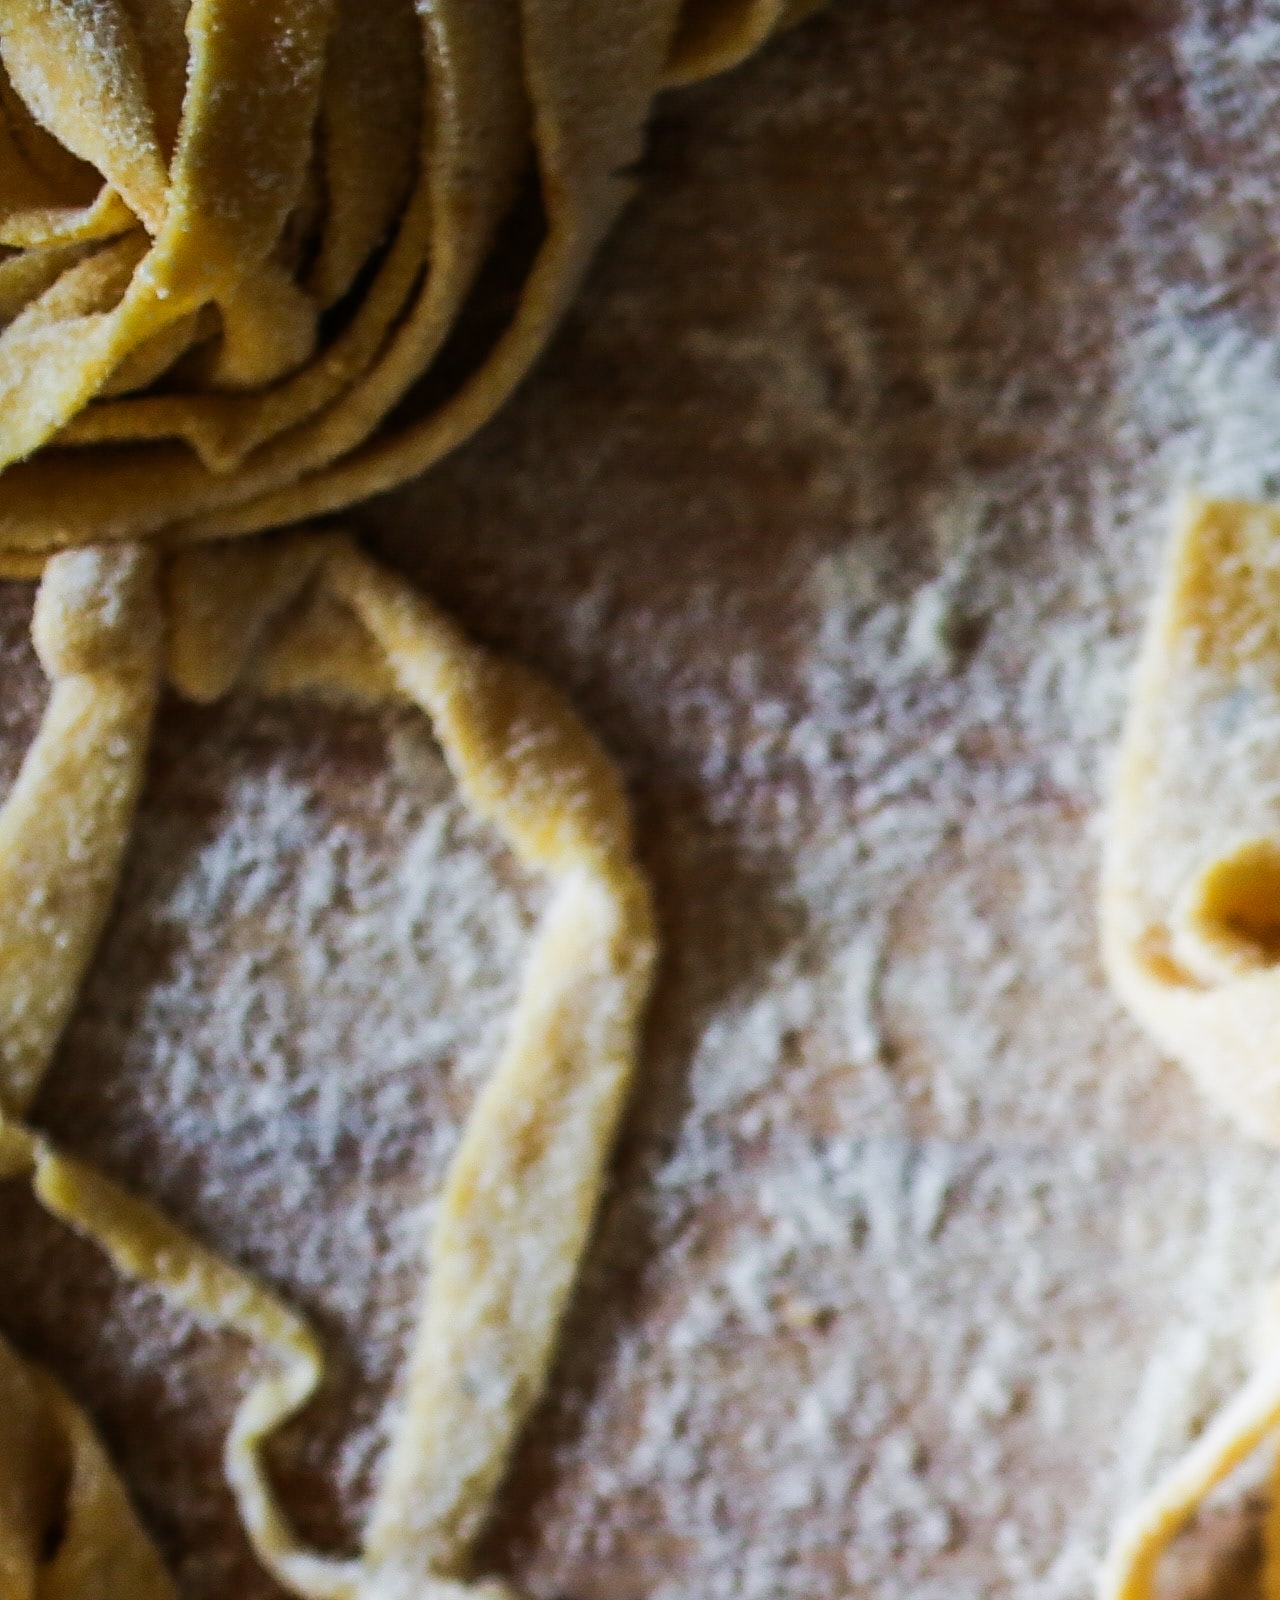
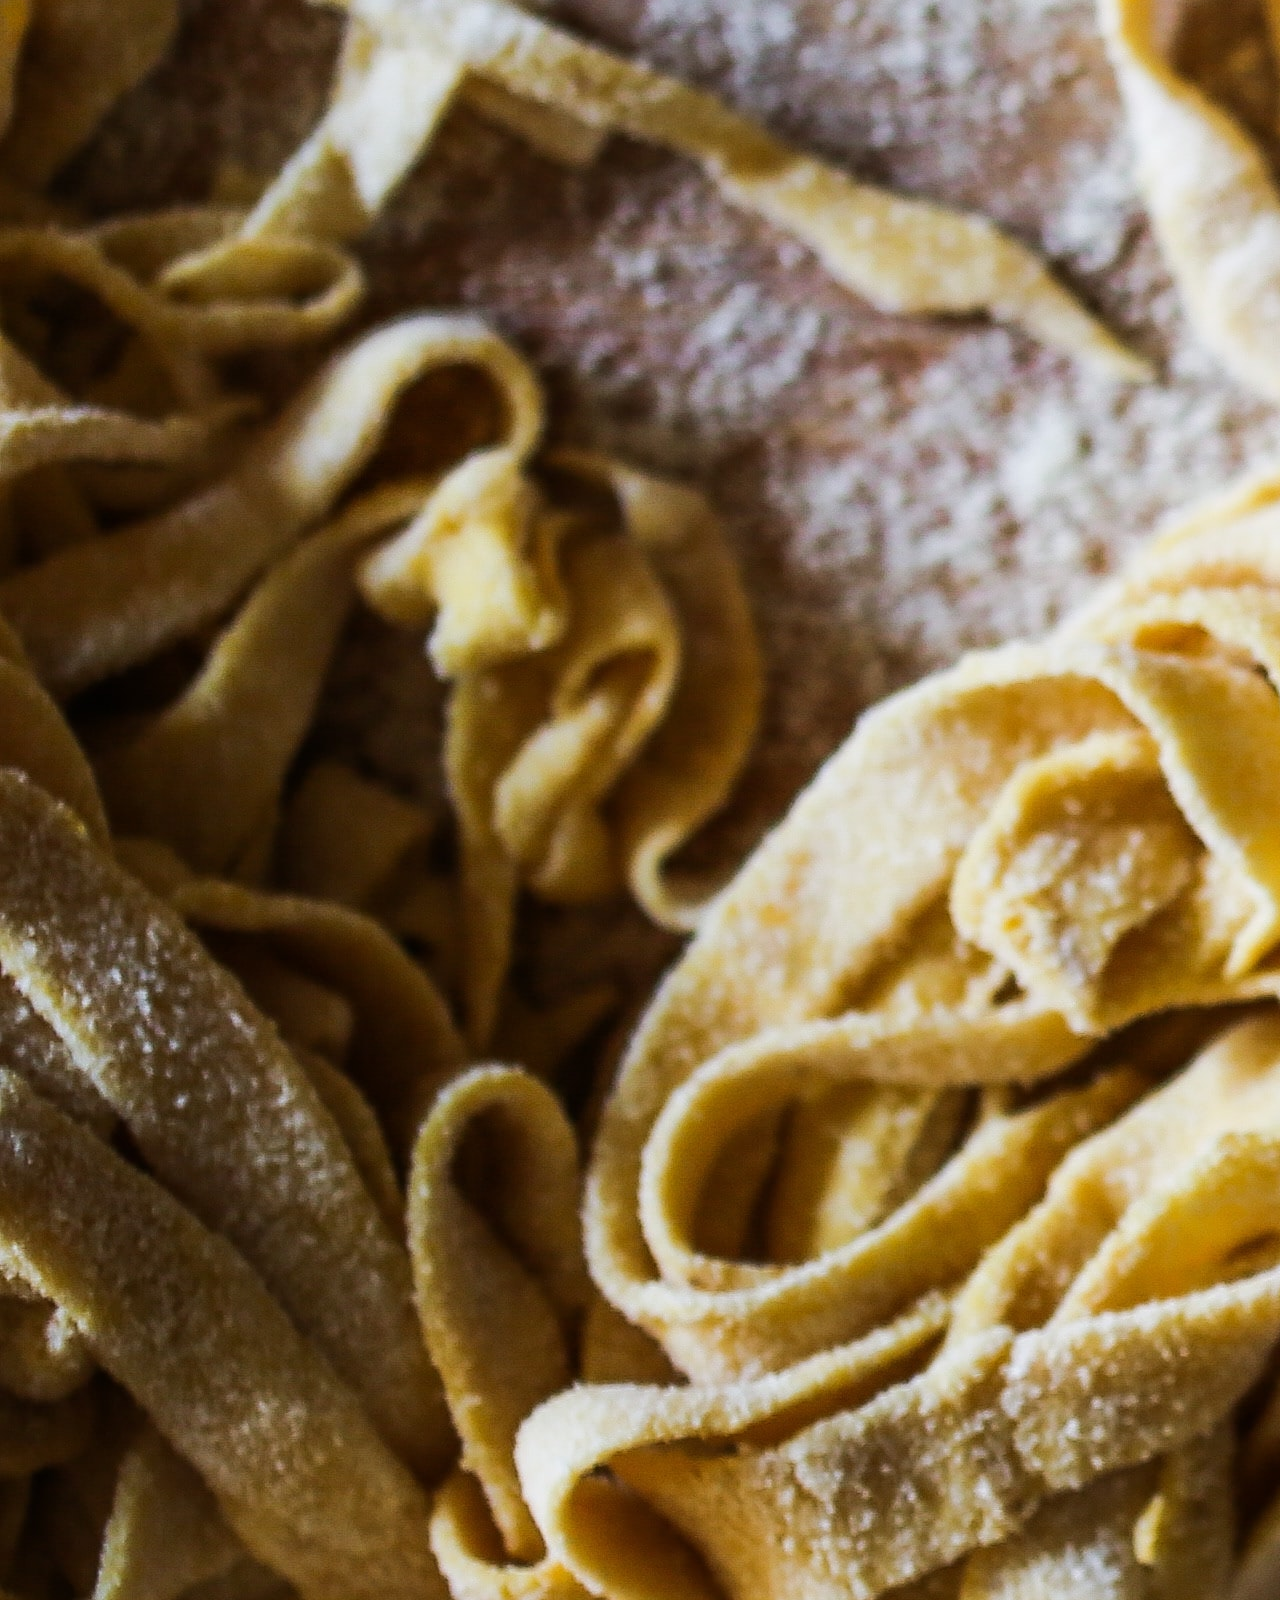
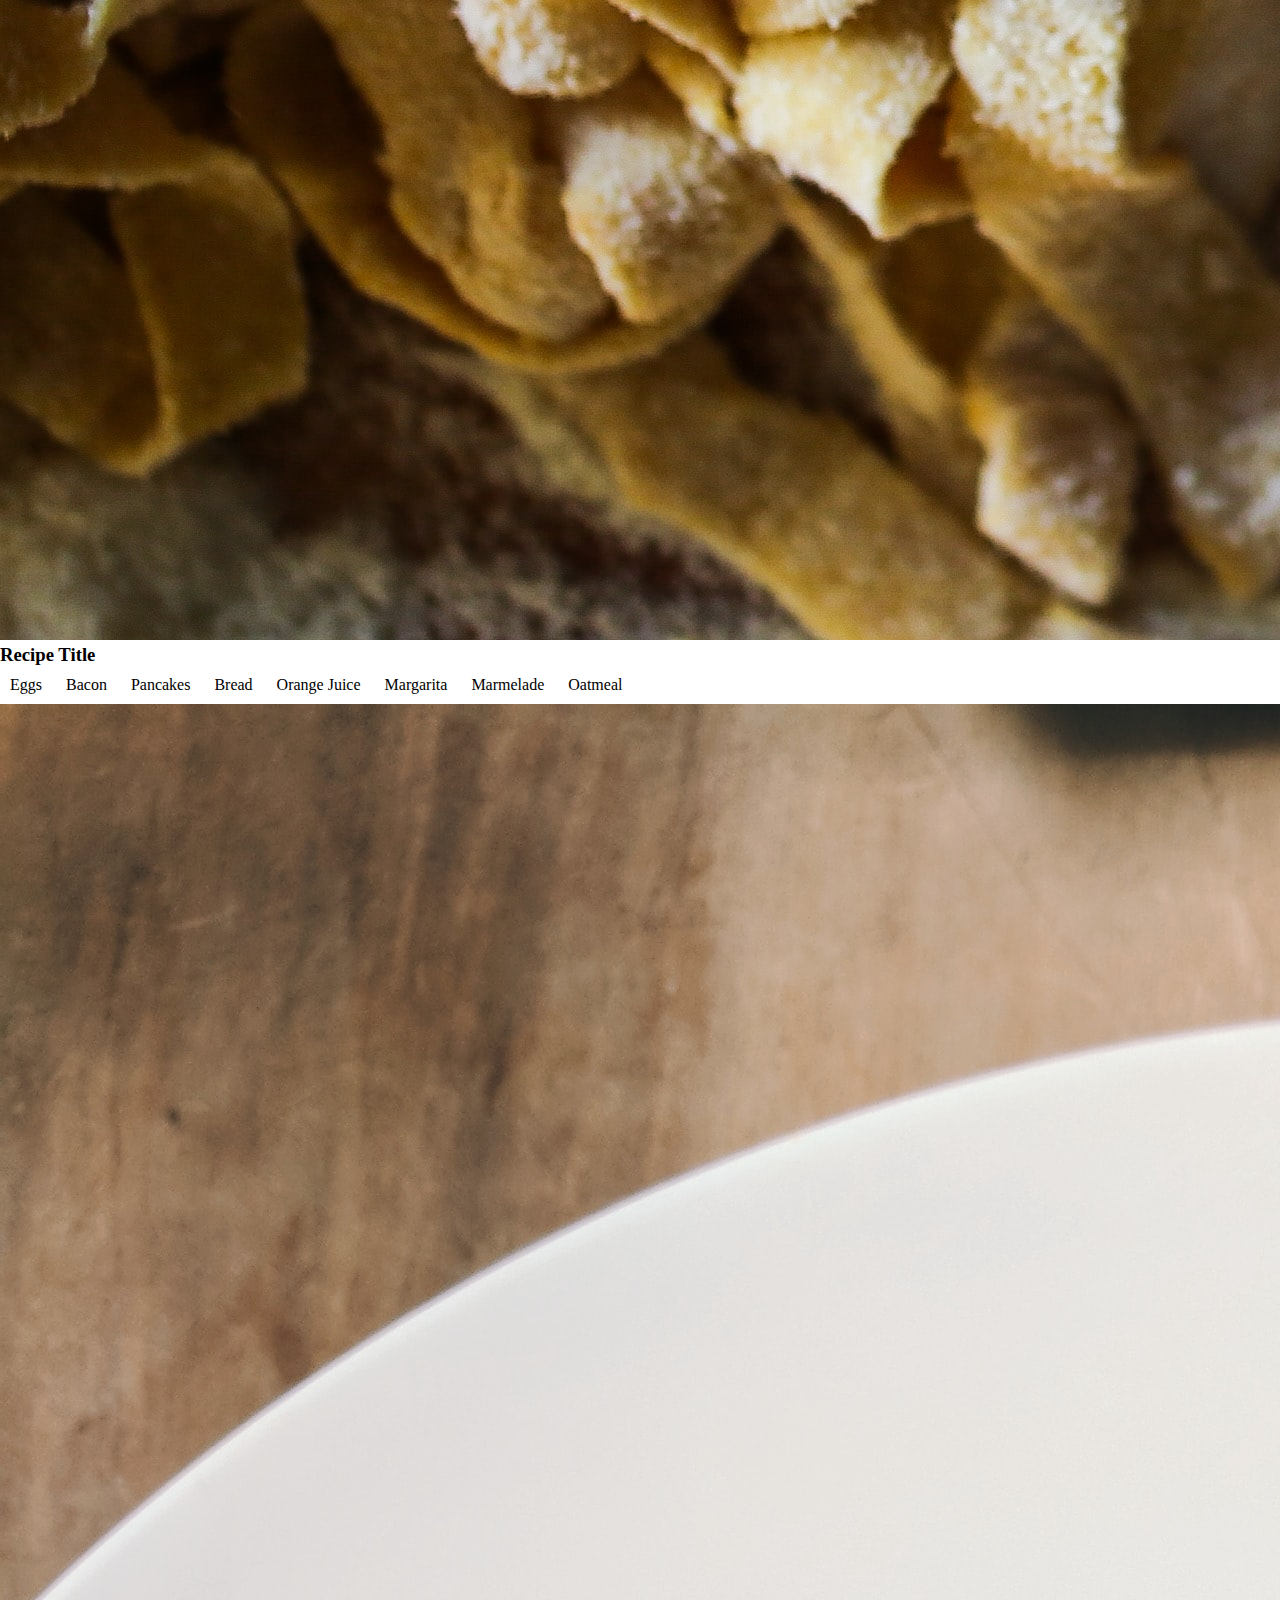
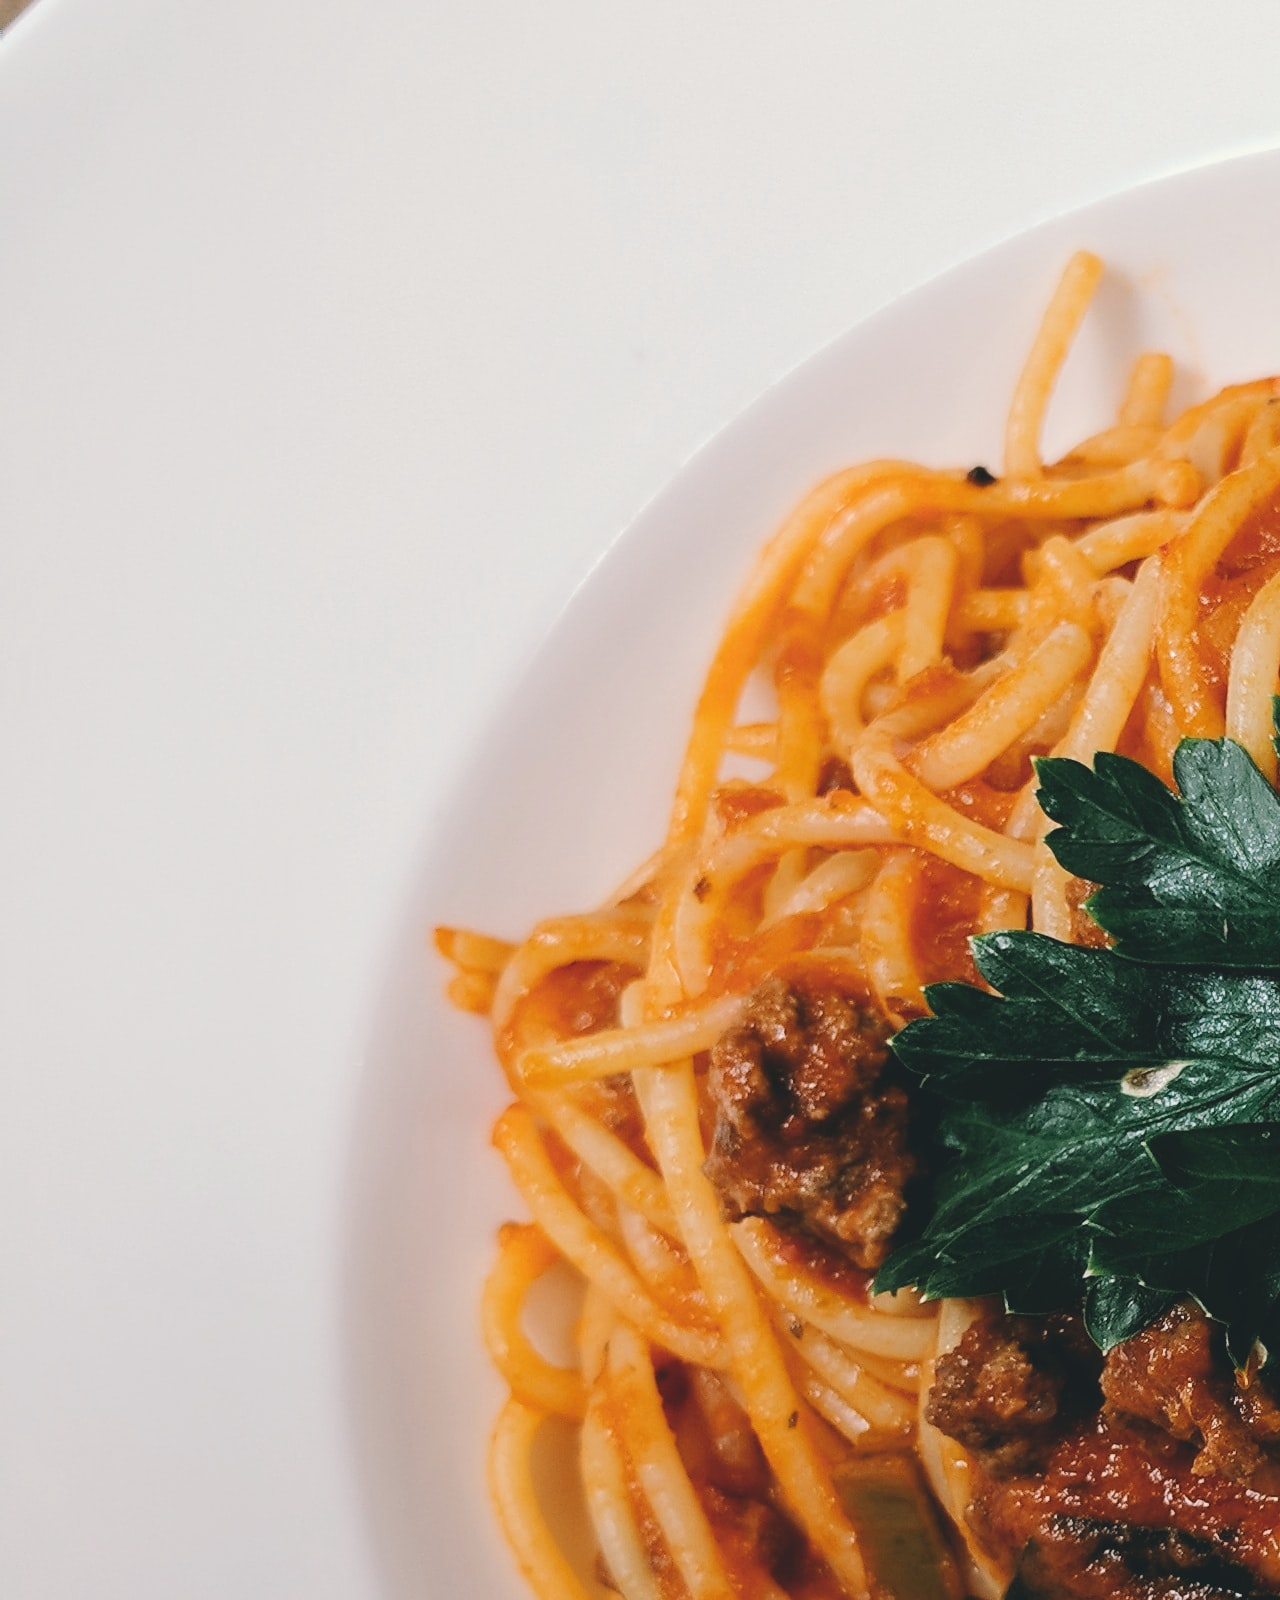
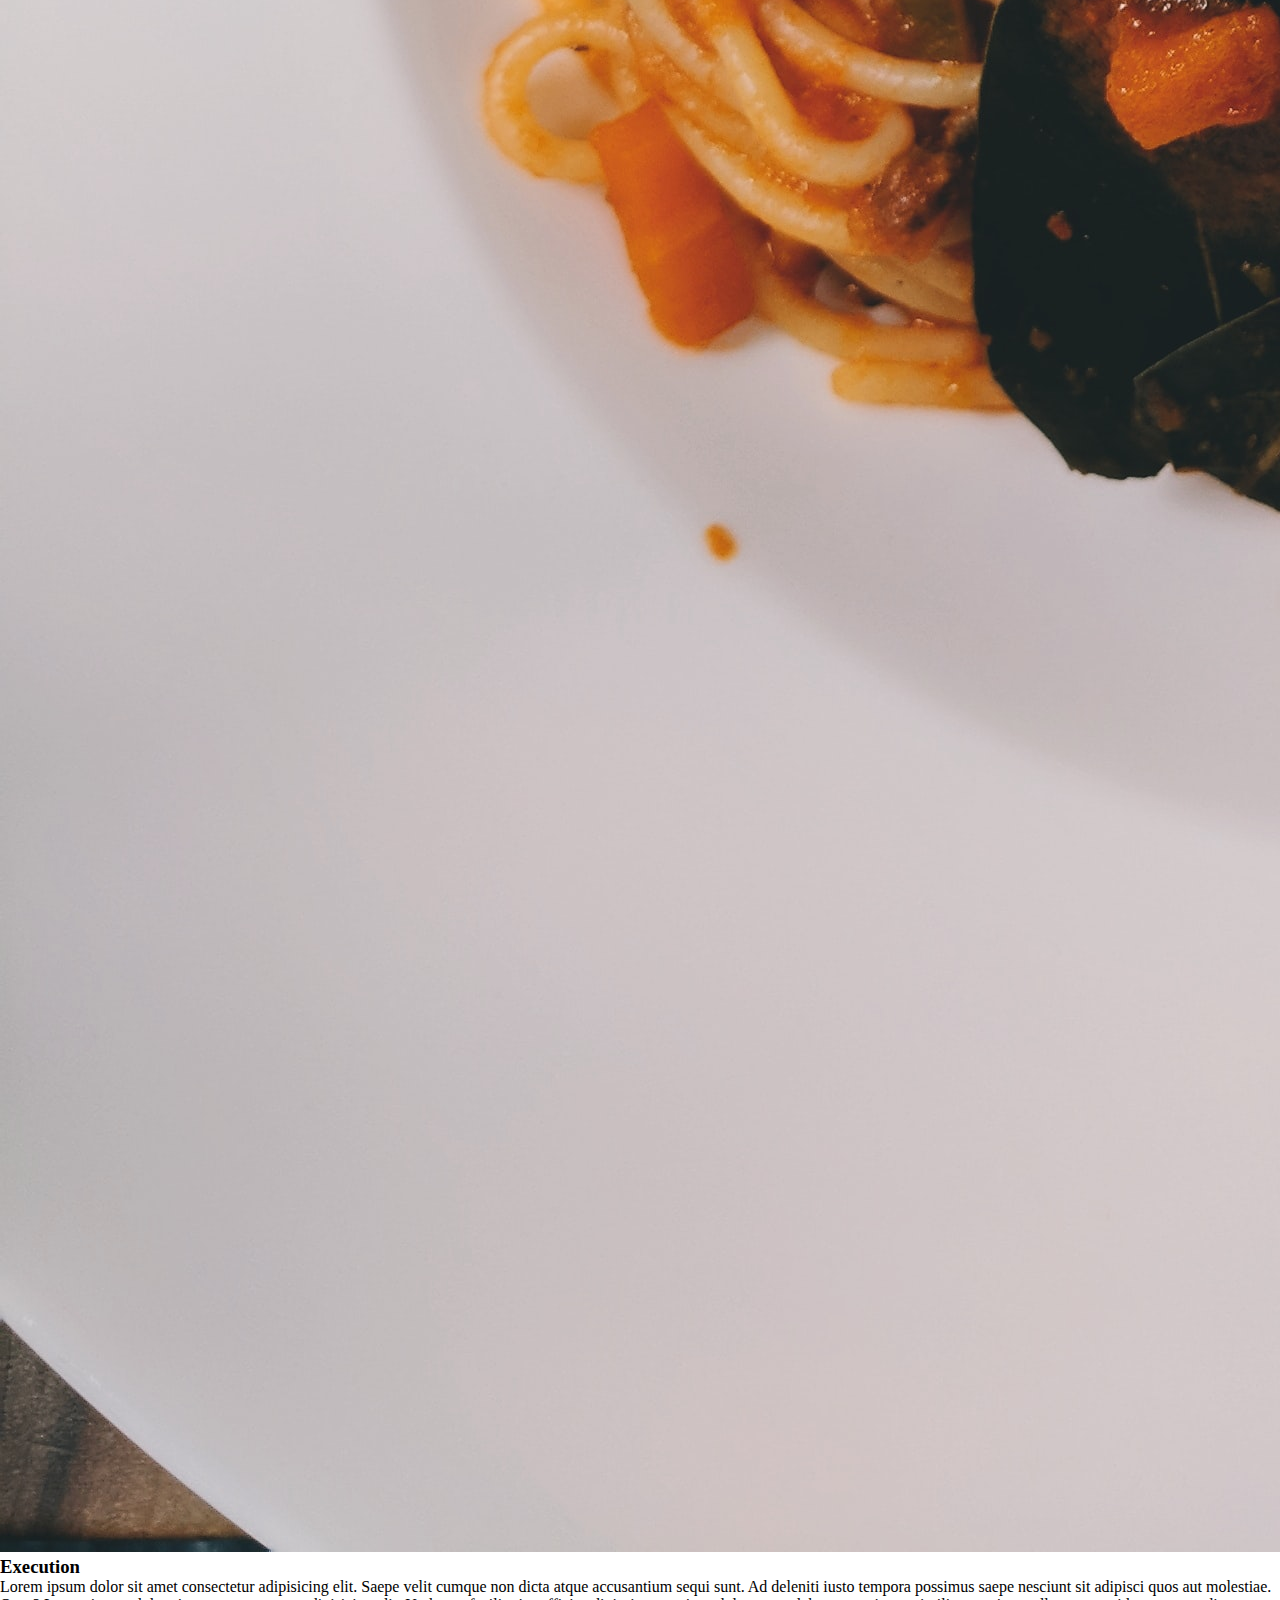
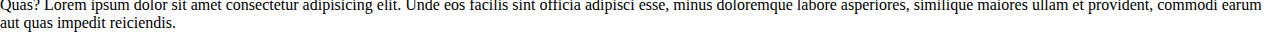
==== pasta.html @ 8a1102ab "split recipe" ====
<!DOCTYPE html>
<html lang="en">
<head>
    <meta charset="UTF-8">
    <meta name="viewport" content="width=device-width, initial-scale=1.0">
    <link rel="stylesheet" href="./styles.css" />
    <title>Pasta Section</title>
</head>
<body>
    <!--*********************************START-OF-RECIPE-SECTION*************************************-->
<section>
    <div class="recipe-container">
       <img class="background-img" src="./img/pasta-background.jpg">
       <div class="recipe-col1"></div>
          <div class="recipe-col2">
             <div class="grey-container">
                <div class="recipe-row1-left">
                   <div class="lines"></div>
                   <h3 class="recipe-title">Recipe Title </h3>
                   <ul class="recipe-list">
                     <li>Eggs</li>
                     <li>Bacon</li>
                     <li>Pancakes</li>
                     <li>Bread</li>
                     <li>Orange Juice</li>
                     <li>Margarita</li>
                     <li>Marmelade</li>
                     <li>Oatmeal</li>
                   </ul>
               </div>
               <div class="recipe-row1-right">  
                 <img class="recipe-img" src="./img/pasta-napolitana.jpg">
              </div>
              <div class="recipe-row2">
                 <h3 class="recipe-title">Execution</h3>
                 <p class="recipe-list">Lorem ipsum dolor sit amet consectetur adipisicing elit. Saepe velit cumque non dicta atque accusantium sequi sunt. Ad deleniti iusto tempora possimus saepe nesciunt sit adipisci quos aut molestiae. Quas? Lorem ipsum dolor sit amet consectetur adipisicing elit. Unde eos facilis sint officia adipisci esse, minus doloremque labore asperiores, similique maiores ullam et provident, commodi earum aut quas impedit reiciendis.</p>
              </div>
            </div>
         </div>  
         <div class="recipe-col3"></div>
      </div>
    </div>
</section>
 <!--*********************************END-OF-RECIPE-SECTION*************************************-->
</body>
</html>
---- styles.css ----
* {
   margin: 0;
   padding: 0;
   box-sizing: border-box;
}

.main-wrapper {
   width: 100%;
   max-width: 1920px;
   margin: 0 auto;
   height: 4000px;
}

/**********************************HEADER*********************************/

header {
   width: 100%;
   /*Say thanks 🙌
   Give a shoutout to Lukas Blazek on social or copy the text below to attribute.
   Photo by Lukas Blazek on Unsplash*/
   background-image: url(img/header-background.jpg);
   background-position: center;

   background-repeat: no-repeat;
   background-size: cover;
}

.header-container {
   width: 100%;
   margin: 0 auto;
   justify-content: center;
   align-items: center;
   text-align: center;
}

.header-logo-outer-container {
   width: 100%;
   position: fixed;
   background-color: rgba(255, 255, 255, 0.767);
   padding: 2px 0;
   box-shadow: 8px 8px 10px 0 rgba(0, 0, 0, 0.31);
}

.header-logo-container {
   width: 70px;
   margin: 0 auto;
   padding: 0 5px;
   /* border: 2px solid rgba(32, 31, 31, 0.11);*/
   border: 2px solid rgba(152, 250, 152, 0.377);
   border-radius: 50%;
   background-color: rgba(255, 255, 255, 0.726);
}

.header-logo {
   width: 38px;
   margin: 10px;
   background-color: #fff;
}

.header-h1 {
   padding: 300px 5px 20px 5px;
   font-size: 70px;
   font-weight: 600;
   color: rgba(17, 17, 17, 0.644);
   letter-spacing: 15px;
   word-spacing: 5px;
   font-family: 'Playfair Display', serif;
}

.header-h3 {
   font-size: 35px;
   font-weight: 600;
   color: rgba(17, 17, 17, 0.705);
   letter-spacing: 2px;
   font-family: 'Great Vibes', cursive;
}

nav {
   width: 100%;
   margin-top: 430px;
   padding-bottom: 40px;
}

ul {
   width: 50%;
   margin: 0 auto;
}

li {
   display: inline-block;
   padding: 10px 20px;
}

.header-a-nav {
   text-decoration: none;
   color: rgba(17, 17, 17, 0.74);
   font-size: 21px;
   letter-spacing: 1px;
   font-weight: 700;
   font-family: 'Playfair Display', serif;
}

.header-a-nav:hover {
   color: rgba(17, 17, 17, 0.466);
   transition: 0.4s;
}

/****************************HEADER-MEDIA-QUERIES****************************/

@media screen and (max-width: 1800px) and (min-width: 850px) {
   nav {
      margin-top: 330px;
      padding-bottom: 40px;
   }

   ul {
      width: 100%;
   }

   li {
      padding: 10px 10px;
   }

   .header-a-nav {
      font-size: 17px;
      letter-spacing: 1px;
   }
}

/****************************HEADER-MEDIA-QUERIES****************************/

@media screen and (max-width: 850px) and (min-width: 560px) {
   nav {
      margin-top: 330px;
      padding-bottom: 40px;
   }

   ul {
      width: 100%;
   }

   li {
      padding: 10px 10px;
   }

   .header-a-nav {
      font-size: 17px;
      letter-spacing: 1px;
   }
}
/***************************END_OF_HEADER************************/

.sec-one {
   width: 100%;
   height: 450px;
   background-color: rgba(152, 250, 152, 0.144);
}

.section-one-p-container {
   width: 80%;
   margin: 0 auto;
   justify-content: center;
}

.section-one-p {
   text-align: center;
   font-size: 35px;
   font-weight: 800;
   letter-spacing: 6px;
   word-spacing: 5px;
   padding: 230px 0 0 0;
   color: rgba(17, 17, 17, 0.507);
   font-family: 'Playfair Display', serif;
}

.section-one-p-two {
   margin: 0 auto;

   padding-top: 10px;
   color: rgba(17, 17, 17, 0.212);
   font-weight: 900;
   text-align: center;
}

/***************************FIRST_CATEGORY_SECTION************************/

.category {
   width: 60%;
   margin: 0 auto;
   height: 100vh;
   display: flex;
   align-items: center;
}

.category__content {
   width: 100%;
   height: 80%;
   display: flex;
   flex-direction: column;
   justify-content: center;
   align-items: center;
}

.content__headline {
   text-align: center;
   margin-bottom: 1.5rem;
}

.content__grid {
   display: grid;
   grid-template: repeat(2, 1fr) / repeat(3, 1fr);
   gap: 1.5rem;
}

.grid__item {
   width: 280px;
   height: 280px;
   border-radius: 3px;
   box-shadow: 2px 2px 5px rgb(158, 158, 158);
   background-position: center;
   background-size: cover;
   color: #fff;
   overflow: hidden;
}

.grid__item--picture1 {
   background-image: url(./img/armin/pasta.jpg);
}

.grid__item--picture2 {
   background-image: url(./img/armin/pasta2.jpg);
}

.grid__item--picture3 {
   background-image: url(./img/armin/pasta3.jpg);
}

.grid__item--picture4 {
   background-image: url(./img/armin/pasta4.jpg);
}

.grid__item--picture5 {
   background-image: url(./img/armin/pasta5.jpg);
}

.grid__item--picture6 {
   background-image: url(./img/armin/pasta6.jpg);
}

.item__description {
   height: 100%;
   border-radius: 3px;
   display: flex;
   flex-direction: column;
   justify-content: space-around;
   align-items: center;
   background-color: rgba(68, 68, 68, 0.808);
   text-align: center;
   transform: translateY(85%);
   transition: 1s ease-in-out;
}

.item__description:hover {
   transform: translateY(0%);
}

.description__magni {
   height: 35px;
   transition: all 0.4s ease-in-out;
}

.description__magni--animated {
   transform: translateY(-10px) rotate(360deg) scale(1.3, 1.3);
}

.description__h4 {
   font-size: 1.5rem;
}

.description__p {
   line-height: 1.5;
}

.description__link-container {
   display: flex;
   justify-content: center;
   align-items: center;
   transition: all 0.2s ease-in-out;
}

.description__link-container:hover {
   transform: translateX(0.5rem);
}

.link-container__arrow {
   height: 0.8rem;
   width: 0.8rem;
}

.link-container__link {
   font-size: 0.8rem;
   color: #fff;
   text-decoration: none;
}

.share__p {
   margin-bottom: 1rem;
}


<<<<<<< HEAD
<<<<<<< HEAD




=======
>>>>>>> k

/**********************SECTION-QUOTE_ONE*********************/

.sec-quote {
   width: 100%;
   height: 450px;
   background-color: rgba(152, 250, 152, 0.144);
}


.quote-container {
   width: 1000px;
   margin: 0 auto;
=======
.links__link {
   text-decoration: none;
>>>>>>> 62776f62bb66b7813146440f947f4219ef1d43c0
}


.quote-inner-container {
   display: flex;
   width: 100%;
   padding-top: 180px;
   text-align: center;
}
<<<<<<< HEAD
<<<<<<< HEAD
=======


.quote-sec-1-p {
   padding-top: 50px;
   padding-left: 20px;
   font-size: 23px;
   font-weight: 700;
   color: rgba(17, 17, 17, 0.507);
   font-family: 'Playfair Display', serif;
}


.sec-quote-img {
   border-radius: 5px;
   transform: rotate(-25deg);
   box-shadow: -8px 8px 15px -6px rgba(17, 17, 17, 0.89);
   animation: img 2s linear infinite alternate;
}

@keyframes img {
   100% {
      transform: rotate(-15deg) scale(1.1);
   }
}





.links__link {
   text-decoration: none;
}

.links__icon {
   transition: all 0.2s ease-in-out;
}

.links__icon:hover {
   transform: scale(1.1, 1.1);
}
>>>>>>> k
.recipe-container{
    display: flex;
    justify-content: center;
    height: 100vh;
}
.recipe-col1{
    width: 25%;
    height: 100vh;
    margin: 0;
}
.recipe-col3{
    width: 25%;
    height: 100vh;
    margin: 0;
}
.recipe-col2{
    position: absolute;
    display: flex;
    background-color: #f5f5f5;
    width: 50%;
    height: 100vh;
}
.grey-container{
    display: flex;
    flex-wrap: wrap;
    justify-content: flex-start;
    width: 100%; 
}
.recipe-row1-left{
    display: flex;
    flex-direction: column;
    width: 50%;
    height: 60%;
    align-items: left;
    padding-left: 30px;
}
.recipe-row1-right{
    display: flex;
    width: 50%;
    height: 60%;
    padding-top: 20px;
    padding-left: 40px;
    justify-content: center;
}
.recipe-row2{
    display: flex;
    flex-direction: column;
    height: 40%;
    width: 100%;
    align-items: left;
    padding-left: 30px;
    padding-top: 10px;
}

.recipe-img{
    border: 1px solid white;
    border-radius: 4px;
    padding: 5px;
    width: 250px;
    height: 200px;
}
.recipe-title{
    font-family: courier, monospace;
    font-weight: normal;
    padding-top: 10px;
    padding-bottom: 10px;
    float: left;
}
.recipe-list {
    color: #555;
    font-size: 12px;
    padding: 0 !important;
    font-family: courier, monospace;
    border: 1px solid #dedede;
    display: flex;
    flex-direction: column;
  }
.recipe-list li {
    list-style: none;
    border-bottom: 1px dotted #ccc;
    text-indent: 25px;
    padding: 10px;
    text-transform: capitalize;
  }
  .list li:hover {
    background-color: #f0f0f0;
    -webkit-transition: all 0.2s;
    -moz-transition:    all 0.2s;
    -ms-transition:     all 0.2s;
    -o-transition:      all 0.2s;
  }
  .lines {
    border-left: 1px solid #ffaa9f;
    border-right: 1px solid #ffaa9f;
    width: 2px;
    float: left;
    height: auto;
    margin-left: 10px;
  }
.background-img{
    position: relative;
    width: 100%;
    height: 100%;
<<<<<<< HEAD
}
=======


.quote-sec-1-p {
   padding-top: 50px;
   padding-left: 20px;
   font-size: 23px;
   font-weight: 700;
   color: rgba(17, 17, 17, 0.507);
   font-family: 'Playfair Display', serif;
}


.sec-quote-img {
   border-radius: 5px;
   transform: rotate(-25deg);
   box-shadow: -8px 8px 15px -6px rgba(17, 17, 17, 0.89);
   animation: img 2s linear infinite alternate;
}

@keyframes img {
   100% {
      transform: rotate(-15deg) scale(1.1);
   }
}







>>>>>>> k
=======
}
<<<<<<< HEAD
>>>>>>> 62776f62bb66b7813146440f947f4219ef1d43c0
=======

>>>>>>> k
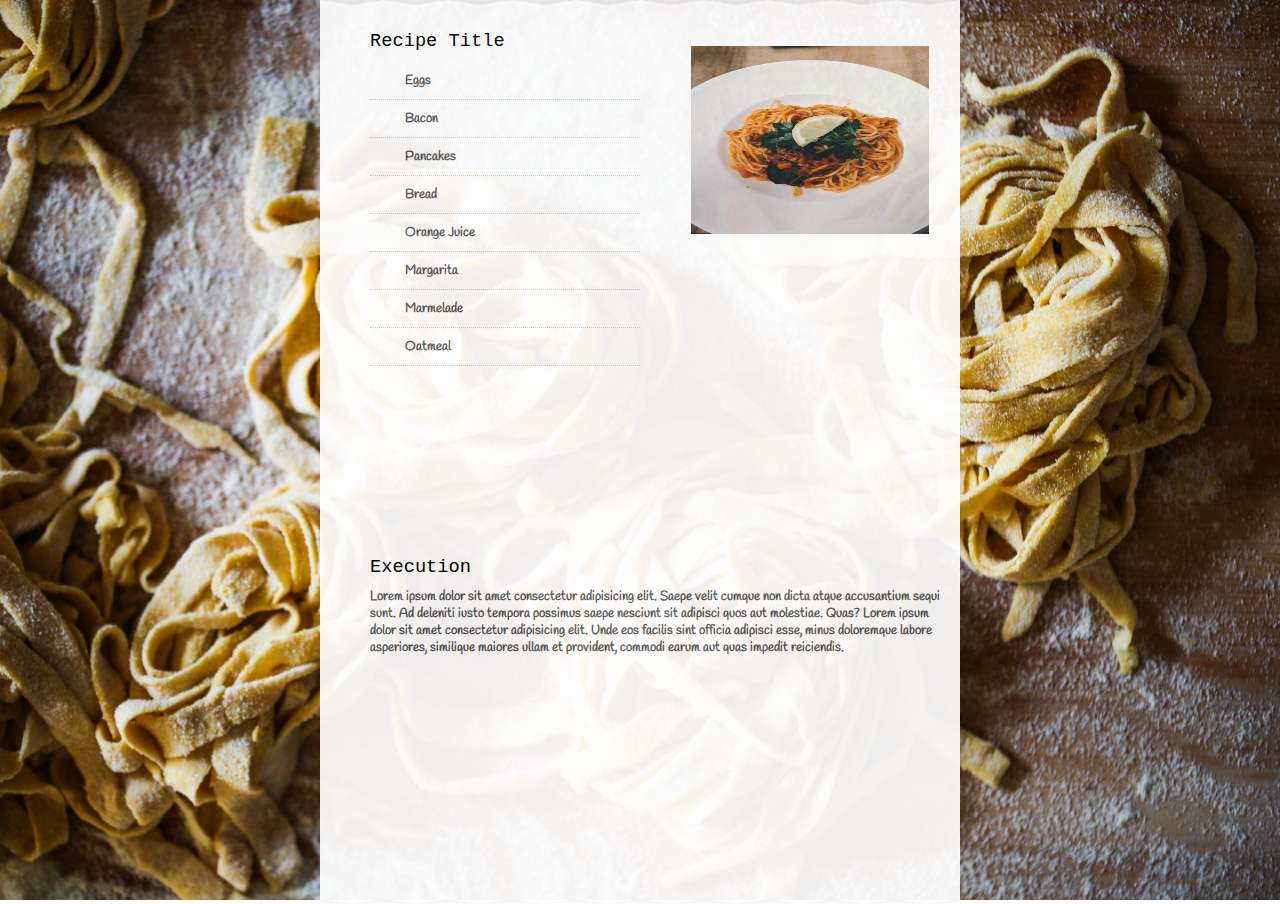
==== commit ee7f3542: "latest changes" ====
--- a/pasta.html
+++ b/pasta.html
@@ -4,6 +4,7 @@
     <meta charset="UTF-8">
     <meta name="viewport" content="width=device-width, initial-scale=1.0">
     <link rel="stylesheet" href="./styles.css" />
+    <link href="https://fonts.googleapis.com/css2?family=Handlee&display=swap" rel="stylesheet">
     <title>Pasta Section</title>
 </head>
 <body>
--- a/styles.css
+++ b/styles.css
@@ -307,16 +307,6 @@
    margin-bottom: 1rem;
 }
 
-
-<<<<<<< HEAD
-<<<<<<< HEAD
-
-
-
-
-=======
->>>>>>> k
-
 /**********************SECTION-QUOTE_ONE*********************/
 
 .sec-quote {
@@ -325,16 +315,14 @@
    background-color: rgba(152, 250, 152, 0.144);
 }
 
-
 .quote-container {
    width: 1000px;
    margin: 0 auto;
-=======
+}
+
 .links__link {
    text-decoration: none;
->>>>>>> 62776f62bb66b7813146440f947f4219ef1d43c0
-}
-
+}
 
 .quote-inner-container {
    display: flex;
@@ -342,10 +330,6 @@
    padding-top: 180px;
    text-align: center;
 }
-<<<<<<< HEAD
-<<<<<<< HEAD
-=======
-
 
 .quote-sec-1-p {
    padding-top: 50px;
@@ -356,7 +340,6 @@
    font-family: 'Playfair Display', serif;
 }
 
-
 .sec-quote-img {
    border-radius: 5px;
    transform: rotate(-25deg);
@@ -370,12 +353,57 @@
    }
 }
 
-
-
-
-
+/**********************SECTION-QUOTE_ONE*********************/
+
+.sec-quote {
+   width: 100%;
+   height: 450px;
+   background-color: rgba(152, 250, 152, 0.144);
+}
+
+
+.quote-container {
+   width: 1000px;
+   margin: 0 auto;
+}
 .links__link {
    text-decoration: none;
+
+}
+
+
+.quote-inner-container {
+   display: flex;
+   width: 100%;
+   padding-top: 180px;
+   text-align: center;
+}
+
+.quote-sec-1-p {
+   padding-top: 50px;
+   padding-left: 20px;
+   font-size: 23px;
+   font-weight: 700;
+   color: rgba(17, 17, 17, 0.507);
+   font-family: 'Playfair Display', serif;
+}
+
+
+.sec-quote-img {
+   border-radius: 5px;
+   transform: rotate(-25deg);
+   box-shadow: -8px 8px 15px -6px rgba(17, 17, 17, 0.89);
+   animation: img 2s linear infinite alternate;
+}
+
+@keyframes img {
+   100% {
+      transform: rotate(-15deg) scale(1.1);
+   }
+}
+
+.links__link {
+   text-decoration: none;
 }
 
 .links__icon {
@@ -385,35 +413,67 @@
 .links__icon:hover {
    transform: scale(1.1, 1.1);
 }
->>>>>>> k
+
+/**********************RECIPE-SECTION-START*********************/
+
 .recipe-container{
     display: flex;
     justify-content: center;
     height: 100vh;
 }
+
 .recipe-col1{
     width: 25%;
     height: 100vh;
     margin: 0;
 }
+
 .recipe-col3{
     width: 25%;
     height: 100vh;
     margin: 0;
 }
+
 .recipe-col2{
     position: absolute;
     display: flex;
     background-color: #f5f5f5;
+    opacity: 93%;
     width: 50%;
     height: 100vh;
 }
+/**********************RIPPED PAPER START*********************/
+.recipe-col2 .grey-container {
+   height: auto;
+   overflow: hidden;
+   padding: 20px;
+   background: #fff;
+   box-shadow: 0 3px 5px rgba(0, 0, 0, 0.05);
+ }
+ .recipe-col2 .grey-container:before, .recipe-col2 .grey-container:after {
+   content: "";
+   height: 5px;
+   position: absolute;
+   left: 0;
+   right: 0;
+   -webkit-clip-path: polygon(0% 0%, 5% 100%, 10% 0%, 15% 100%, 20% 0%, 25% 100%, 30% 0%, 35% 100%, 40% 0%, 45% 100%, 50% 0%, 55% 100%, 60% 0%, 65% 100%, 70% 0%, 75% 100%, 80% 0%, 85% 100%, 90% 0%, 95% 100%, 100% 0%);
+ }
+ .recipe-col2 .grey-container:before {
+   background-color: #eee;
+   top: 0;
+ }
+ .recipe-col2 .grey-container:after {
+   background-color: #fff;
+   bottom: -4px;
+ }
+/**********************RIPPED PAPER END*********************/
 .grey-container{
     display: flex;
     flex-wrap: wrap;
     justify-content: flex-start;
     width: 100%; 
 }
+
 .recipe-row1-left{
     display: flex;
     flex-direction: column;
@@ -422,6 +482,7 @@
     align-items: left;
     padding-left: 30px;
 }
+
 .recipe-row1-right{
     display: flex;
     width: 50%;
@@ -430,6 +491,7 @@
     padding-left: 40px;
     justify-content: center;
 }
+
 .recipe-row2{
     display: flex;
     flex-direction: column;
@@ -446,7 +508,10 @@
     padding: 5px;
     width: 250px;
     height: 200px;
-}
+    display: flex;
+    flex-shrink: inherit;
+}
+
 .recipe-title{
     font-family: courier, monospace;
     font-weight: normal;
@@ -454,29 +519,25 @@
     padding-bottom: 10px;
     float: left;
 }
+
 .recipe-list {
     color: #555;
-    font-size: 12px;
+    font-size: 13px;
+    font-weight: bold;
     padding: 0 !important;
-    font-family: courier, monospace;
-    border: 1px solid #dedede;
+    font-family: 'Handlee', cursive;
     display: flex;
     flex-direction: column;
   }
+
 .recipe-list li {
-    list-style: none;
+    list-style: square;
     border-bottom: 1px dotted #ccc;
     text-indent: 25px;
     padding: 10px;
     text-transform: capitalize;
   }
-  .list li:hover {
-    background-color: #f0f0f0;
-    -webkit-transition: all 0.2s;
-    -moz-transition:    all 0.2s;
-    -ms-transition:     all 0.2s;
-    -o-transition:      all 0.2s;
-  }
+
   .lines {
     border-left: 1px solid #ffaa9f;
     border-right: 1px solid #ffaa9f;
@@ -485,14 +546,13 @@
     height: auto;
     margin-left: 10px;
   }
+
 .background-img{
     position: relative;
     width: 100%;
     height: 100%;
-<<<<<<< HEAD
-}
-=======
-
+}
+/**********************RECIPE-SECTION-END*********************/
 
 .quote-sec-1-p {
    padding-top: 50px;
@@ -503,7 +563,6 @@
    font-family: 'Playfair Display', serif;
 }
 
-
 .sec-quote-img {
    border-radius: 5px;
    transform: rotate(-25deg);
@@ -517,17 +576,3 @@
    }
 }
 
-
-
-
-
-
-
->>>>>>> k
-=======
-}
-<<<<<<< HEAD
->>>>>>> 62776f62bb66b7813146440f947f4219ef1d43c0
-=======
-
->>>>>>> k
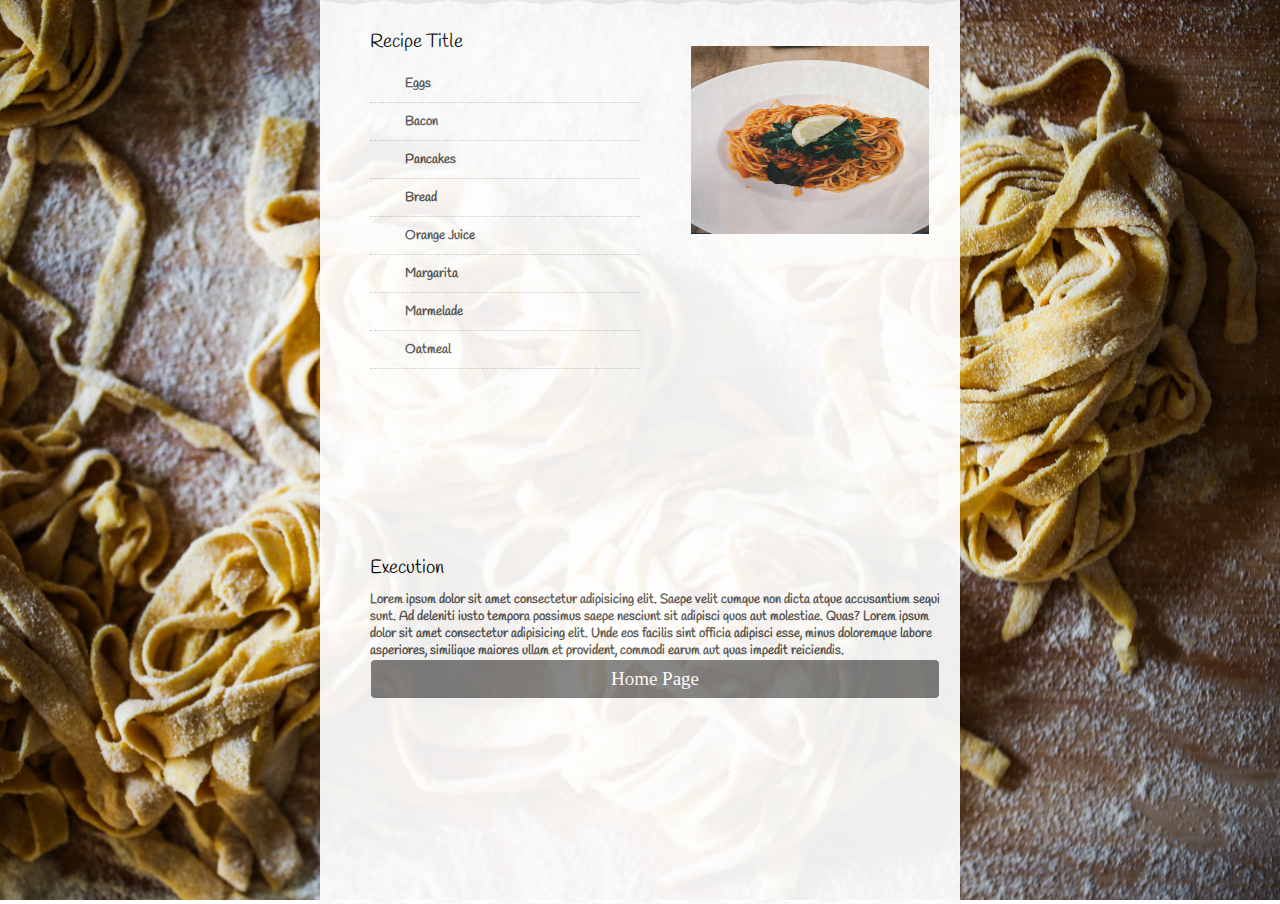
==== commit d2afb287: "added links and back button" ====
--- a/pasta.html
+++ b/pasta.html
@@ -35,6 +35,7 @@
               <div class="recipe-row2">
                  <h3 class="recipe-title">Execution</h3>
                  <p class="recipe-list">Lorem ipsum dolor sit amet consectetur adipisicing elit. Saepe velit cumque non dicta atque accusantium sequi sunt. Ad deleniti iusto tempora possimus saepe nesciunt sit adipisci quos aut molestiae. Quas? Lorem ipsum dolor sit amet consectetur adipisicing elit. Unde eos facilis sint officia adipisci esse, minus doloremque labore asperiores, similique maiores ullam et provident, commodi earum aut quas impedit reiciendis.</p>
+                 <a class="button-pasta" href="index.html">Home Page</a>
               </div>
             </div>
          </div>  
--- a/styles.css
+++ b/styles.css
@@ -8,7 +8,6 @@
    width: 100%;
    max-width: 1920px;
    margin: 0 auto;
-   height: 4000px;
 }
 
 /**********************************HEADER*********************************/
@@ -39,6 +38,7 @@
    background-color: rgba(255, 255, 255, 0.767);
    padding: 2px 0;
    box-shadow: 8px 8px 10px 0 rgba(0, 0, 0, 0.31);
+   z-index: 10;
 }
 
 .header-logo-container {
@@ -78,7 +78,7 @@
 nav {
    width: 100%;
    margin-top: 430px;
-   padding-bottom: 40px;
+   padding-bottom: 35px;
 }
 
 ul {
@@ -94,7 +94,7 @@
 .header-a-nav {
    text-decoration: none;
    color: rgba(17, 17, 17, 0.74);
-   font-size: 21px;
+   font-size: 40px;
    letter-spacing: 1px;
    font-weight: 700;
    font-family: 'Playfair Display', serif;
@@ -183,12 +183,25 @@
 }
 
 /***************************FIRST_CATEGORY_SECTION************************/
+.category__background {
+   background-image: url(img/italy.jpg);
+   background-position: center;
+   background-repeat: no-repeat;
+   background-size: cover;
+}
+
+
+.category__bck__cover {
+   background-color: rgba(0, 0, 0, 0.473);
+}
+
 
 .category {
    width: 60%;
    margin: 0 auto;
    height: 100vh;
    display: flex;
+   flex-direction: column;
    align-items: center;
 }
 
@@ -204,6 +217,9 @@
 .content__headline {
    text-align: center;
    margin-bottom: 1.5rem;
+   color: #fff;
+   font-size: 35px;
+   font-family: 'Great Vibes', cursive;
 }
 
 .content__grid {
@@ -221,6 +237,7 @@
    background-size: cover;
    color: #fff;
    overflow: hidden;
+   position: relative;
 }
 
 .grid__item--picture1 {
@@ -245,6 +262,55 @@
 
 .grid__item--picture6 {
    background-image: url(./img/armin/pasta6.jpg);
+}
+
+.share-modal {
+   display: none;
+   transition: all 0.3s ease-in-out;
+}
+
+.share-modal__close {
+   display: inline-block;
+   align-self: end;
+   margin-right: 10px;
+   padding: 3px;
+   border: 1px solid #fff;
+   border-radius: 3px;
+   cursor: pointer;
+   font-size: 0.7rem;
+}
+
+.share-modal__h4 {
+   font-family: 'Great Vibes', cursive;
+   font-size: 2rem;
+}
+
+.share-modal--visible {
+   display: block;
+   position: absolute;
+   top: 50%;
+   transform: translateY(-50%);
+   width: 280px;
+   height: 280px;
+   background-color: rgb(136, 182, 136);
+   z-index: 5;
+   display: flex;
+   flex-direction: column;
+   justify-content: space-evenly;
+   align-items: center;
+}
+
+.share-modal--dynamic {
+   height: 100px;
+   display: flex;
+   flex-direction: column;
+   justify-content: space-evenly;
+   align-items: center;
+}
+
+.share-modal--dynamic img {
+   width: 50px;
+   cursor: pointer;
 }
 
 .item__description {
@@ -275,6 +341,7 @@
 
 .description__h4 {
    font-size: 1.5rem;
+   color: rgb(94, 179, 94);
 }
 
 .description__p {
@@ -301,22 +368,48 @@
    font-size: 0.8rem;
    color: #fff;
    text-decoration: none;
+   color: rgb(94, 179, 94);
 }
 
 .share__p {
    margin-bottom: 1rem;
 }
 
+.nav2 {
+   margin-top: 0;
+   padding-bottom: 0;
+}
+
+.ul2 {
+   display: flex;
+   justify-content: center;
+}
+
+.two {
+   font-family: 'Great Vibes', cursive;
+   font-size: 28px;
+   letter-spacing: 5px;
+   font-weight: 600;
+   color: #fff;
+}
+
+.two:hover {
+   color: #f0feef;
+   opacity: 0.6;
+}
+
+
+
 /**********************SECTION-QUOTE_ONE*********************/
 
 .sec-quote {
    width: 100%;
    height: 450px;
-   background-color: rgba(152, 250, 152, 0.144);
+   background-color: #f0feef;
 }
 
 .quote-container {
-   width: 1000px;
+   width: 60%;
    margin: 0 auto;
 }
 
@@ -329,12 +422,27 @@
    width: 100%;
    padding-top: 180px;
    text-align: center;
+}
+
+
+.your-taste {
+   font-size: 27px;
+   font-style: oblique;
+   animation: taste 3s linear infinite alternate;
+}
+
+@keyframes taste {
+   100% {
+      color: rgb(28, 196, 173);
+   }
 }
 
 .quote-sec-1-p {
    padding-top: 50px;
    padding-left: 20px;
-   font-size: 23px;
+   font-size: 22px;
+   font-style: italic;
+   word-spacing: 2px;
    font-weight: 700;
    color: rgba(17, 17, 17, 0.507);
    font-family: 'Playfair Display', serif;
@@ -342,72 +450,40 @@
 
 .sec-quote-img {
    border-radius: 5px;
-   transform: rotate(-25deg);
-   box-shadow: -8px 8px 15px -6px rgba(17, 17, 17, 0.89);
+   transform: rotate(-25deg) scale(1.1);
+   box-shadow: -8px 16px 10px -8px rgba(0, 0, 0, 0.4);
    animation: img 2s linear infinite alternate;
 }
 
-@keyframes img {
-   100% {
-      transform: rotate(-15deg) scale(1.1);
-   }
-}
+.footer-p {
+   text-align: center;
+   padding-top: 100px;
+}
+
+
+
+/**********************SECTION-QUOTE_End*********************/
 
 /**********************SECTION-QUOTE_ONE*********************/
 
-.sec-quote {
-   width: 100%;
-   height: 450px;
-   background-color: rgba(152, 250, 152, 0.144);
-}
-
-
-.quote-container {
-   width: 1000px;
-   margin: 0 auto;
-}
 .links__link {
    text-decoration: none;
-
-}
-
-
-.quote-inner-container {
-   display: flex;
-   width: 100%;
-   padding-top: 180px;
-   text-align: center;
-}
-
-.quote-sec-1-p {
-   padding-top: 50px;
-   padding-left: 20px;
-   font-size: 23px;
-   font-weight: 700;
-   color: rgba(17, 17, 17, 0.507);
-   font-family: 'Playfair Display', serif;
-}
-
-
-.sec-quote-img {
-   border-radius: 5px;
-   transform: rotate(-25deg);
-   box-shadow: -8px 8px 15px -6px rgba(17, 17, 17, 0.89);
-   animation: img 2s linear infinite alternate;
-}
-
-@keyframes img {
-   100% {
-      transform: rotate(-15deg) scale(1.1);
-   }
-}
+}
+
 
 .links__link {
    text-decoration: none;
+
+}
+
+
+.links__link {
+   text-decoration: none;
 }
 
 .links__icon {
    transition: all 0.2s ease-in-out;
+   cursor: pointer;
 }
 
 .links__icon:hover {
@@ -415,6 +491,193 @@
 }
 
 /**********************RECIPE-SECTION-START*********************/
+
+.recipe-container {
+   display: flex;
+   justify-content: center;
+   height: 100vh;
+}
+
+.recipe-col1 {
+   width: 25%;
+   height: 100vh;
+   margin: 0;
+}
+
+.recipe-col3 {
+   width: 25%;
+   height: 100vh;
+   margin: 0;
+}
+
+.recipe-col2 {
+   position: absolute;
+   display: flex;
+   background-color: #f5f5f5;
+   opacity: 93%;
+   width: 50%;
+   height: 100vh;
+}
+/**********************RIPPED PAPER START*********************/
+.recipe-col2 .grey-container {
+   height: auto;
+   overflow: hidden;
+   padding: 20px;
+   background: #fff;
+   box-shadow: 0 3px 5px rgba(0, 0, 0, 0.05);
+}
+.recipe-col2 .grey-container:before,
+.recipe-col2 .grey-container:after {
+   content: '';
+   height: 2px;
+   position: absolute;
+   left: 0;
+   right: 0;
+   -webkit-clip-path: polygon(
+      0% 0%,
+      5% 100%,
+      10% 0%,
+      15% 100%,
+      20% 0%,
+      25% 100%,
+      30% 0%,
+      35% 100%,
+      40% 0%,
+      45% 100%,
+      50% 0%,
+      55% 100%,
+      60% 0%,
+      65% 100%,
+      70% 0%,
+      75% 100%,
+      80% 0%,
+      85% 100%,
+      90% 0%,
+      95% 100%,
+      100% 0%
+   );
+}
+.recipe-col2 .grey-container:before {
+   background-color: #eee;
+   top: 0;
+}
+.recipe-col2 .grey-container:after {
+   background-color: #fff;
+   bottom: -2px;
+}
+/**********************RIPPED PAPER END*********************/
+.grey-container {
+   display: flex;
+   flex-wrap: wrap;
+   justify-content: flex-start;
+   width: 100%;
+}
+
+.recipe-row1-left {
+   display: flex;
+   flex-direction: column;
+   width: 50%;
+   height: 60%;
+   align-items: left;
+   padding-left: 30px;
+}
+
+.recipe-row1-right {
+   display: flex;
+   width: 50%;
+   height: 60%;
+   padding-top: 20px;
+   padding-left: 40px;
+   justify-content: center;
+}
+
+.recipe-row2 {
+   display: flex;
+   flex-direction: column;
+   height: 40%;
+   width: 100%;
+   align-items: left;
+   padding-left: 30px;
+   padding-top: 10px;
+}
+
+.recipe-img {
+   border: 1px solid white;
+   border-radius: 4px;
+   padding: 5px;
+   width: 250px;
+   height: 200px;
+   display: flex;
+   flex-shrink: inherit;
+}
+
+.recipe-title {
+   font-family: courier, monospace;
+   font-weight: normal;
+   padding-top: 10px;
+   padding-bottom: 10px;
+   float: left;
+}
+
+.recipe-list {
+   color: #555;
+   font-size: 12px;
+   padding: 0 !important;
+   font-family: courier, monospace;
+   display: flex;
+   flex-direction: column;
+}
+
+.recipe-list li {
+   list-style: none;
+   border-bottom: 1px dotted #ccc;
+   text-indent: 25px;
+   padding: 10px;
+   text-transform: capitalize;
+}
+
+.list li:hover {
+   background-color: #f0f0f0;
+   -webkit-transition: all 0.2s;
+   -moz-transition: all 0.2s;
+   -ms-transition: all 0.2s;
+   -o-transition: all 0.2s;
+}
+
+.lines {
+   border-left: 1px solid #ffaa9f;
+   border-right: 1px solid #ffaa9f;
+   width: 2px;
+   float: left;
+   height: auto;
+   margin-left: 10px;
+}
+
+.background-img {
+   position: relative;
+   width: 100%;
+   height: 100%;
+}
+
+.button-pasta {
+   color: #fff;
+   font-size: 19px;
+   border: 1px solid #fff;
+   background-color: rgba(17, 17, 17, 0.534);
+   padding: 8px;
+   border-radius: 5px;
+   text-decoration: none;
+   text-align: center;
+   display: inline-block;
+}
+
+.button-pasta:hover {
+   color: darkgrey;
+   border: 1px solid darkgrey;
+   background-color: rgba(255, 255, 255, 0.144);
+   transition: 0.4s;
+}
+/**********************RECIPE-SECTION-END*********************/
 
 .recipe-container{
     display: flex;
@@ -438,7 +701,6 @@
     position: absolute;
     display: flex;
     background-color: #f5f5f5;
-    opacity: 93%;
     width: 50%;
     height: 100vh;
 }
@@ -508,12 +770,10 @@
     padding: 5px;
     width: 250px;
     height: 200px;
-    display: flex;
-    flex-shrink: inherit;
 }
 
 .recipe-title{
-    font-family: courier, monospace;
+   font-family: 'Handlee', cursive;
     font-weight: normal;
     padding-top: 10px;
     padding-bottom: 10px;
@@ -554,25 +814,5 @@
 }
 /**********************RECIPE-SECTION-END*********************/
 
-.quote-sec-1-p {
-   padding-top: 50px;
-   padding-left: 20px;
-   font-size: 23px;
-   font-weight: 700;
-   color: rgba(17, 17, 17, 0.507);
-   font-family: 'Playfair Display', serif;
-}
-
-.sec-quote-img {
-   border-radius: 5px;
-   transform: rotate(-25deg);
-   box-shadow: -8px 8px 15px -6px rgba(17, 17, 17, 0.89);
-   animation: img 2s linear infinite alternate;
-}
-
-@keyframes img {
-   100% {
-      transform: rotate(-15deg) scale(1.1);
-   }
-}
-
+
+
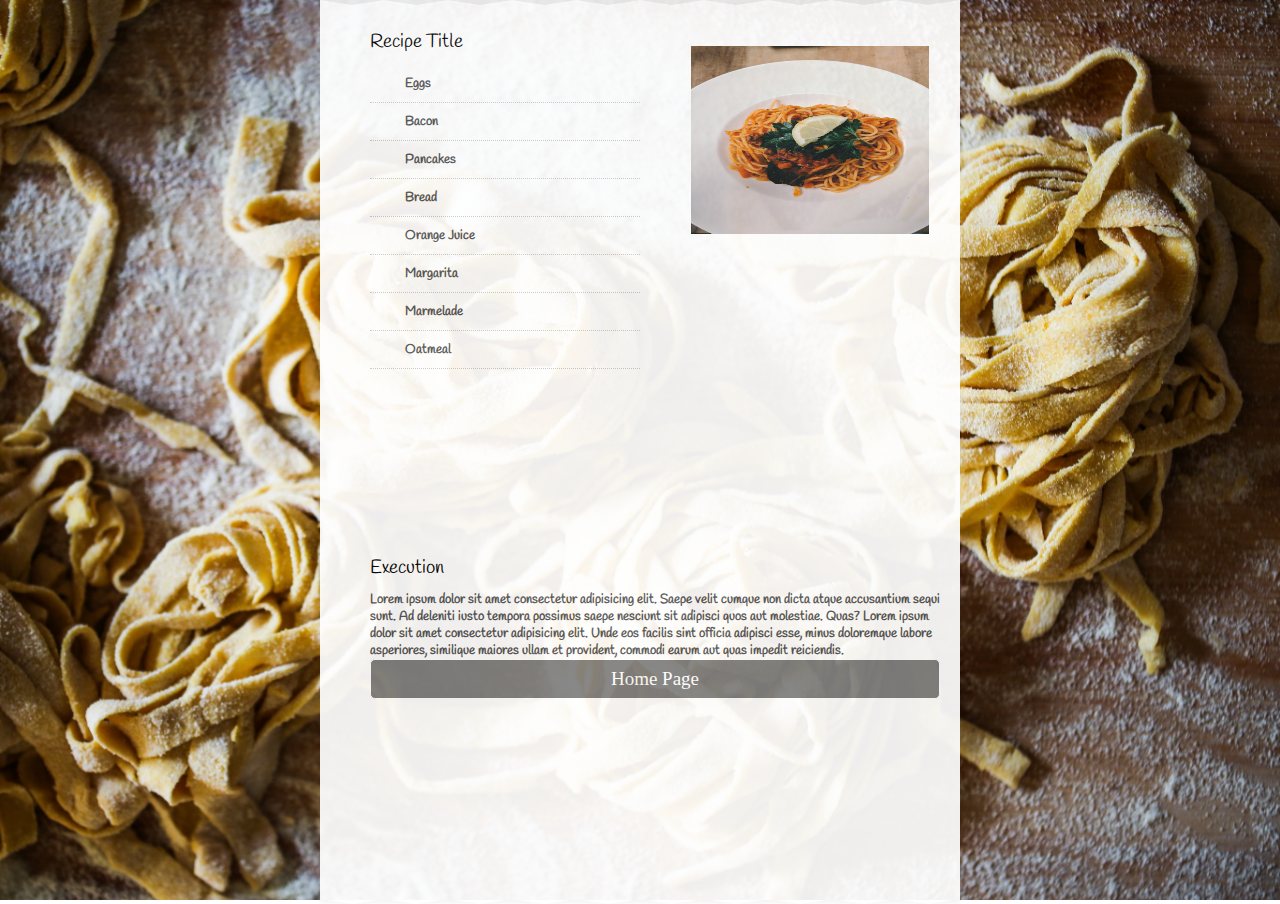
==== commit 5c8d5c08: "added section class" ====
--- a/pasta.html
+++ b/pasta.html
@@ -9,9 +9,9 @@
 </head>
 <body>
     <!--*********************************START-OF-RECIPE-SECTION*************************************-->
-<section>
+<section class="section-pasta">
     <div class="recipe-container">
-       <img class="background-img" src="./img/pasta-background.jpg">
+      <!-- <img class="background-img" src="./img/pasta-background.jpg">-->
        <div class="recipe-col1"></div>
           <div class="recipe-col2">
              <div class="grey-container">
--- a/styles.css
+++ b/styles.css
@@ -496,6 +496,13 @@
    display: flex;
    justify-content: center;
    height: 100vh;
+}
+.section-pasta{
+   background-image: url(img/pasta-background.jpg);
+   background-position: center;
+   background-repeat: no-repeat;
+   background-size: cover;
+   width: 100%;
 }
 
 .recipe-col1 {
@@ -682,17 +689,19 @@
 .recipe-container{
     display: flex;
     justify-content: center;
-    height: 100vh;
+    width: 100%;
 }
 
 .recipe-col1{
     width: 25%;
     height: 100vh;
+    max-width: 1220px;
     margin: 0;
 }
 
 .recipe-col3{
     width: 25%;
+    max-width: 1220px;
     height: 100vh;
     margin: 0;
 }
@@ -702,6 +711,7 @@
     display: flex;
     background-color: #f5f5f5;
     width: 50%;
+    max-width: 1220px;
     height: 100vh;
 }
 /**********************RIPPED PAPER START*********************/
@@ -734,6 +744,7 @@
     flex-wrap: wrap;
     justify-content: flex-start;
     width: 100%; 
+    max-width: 1220px;
 }
 
 .recipe-row1-left{
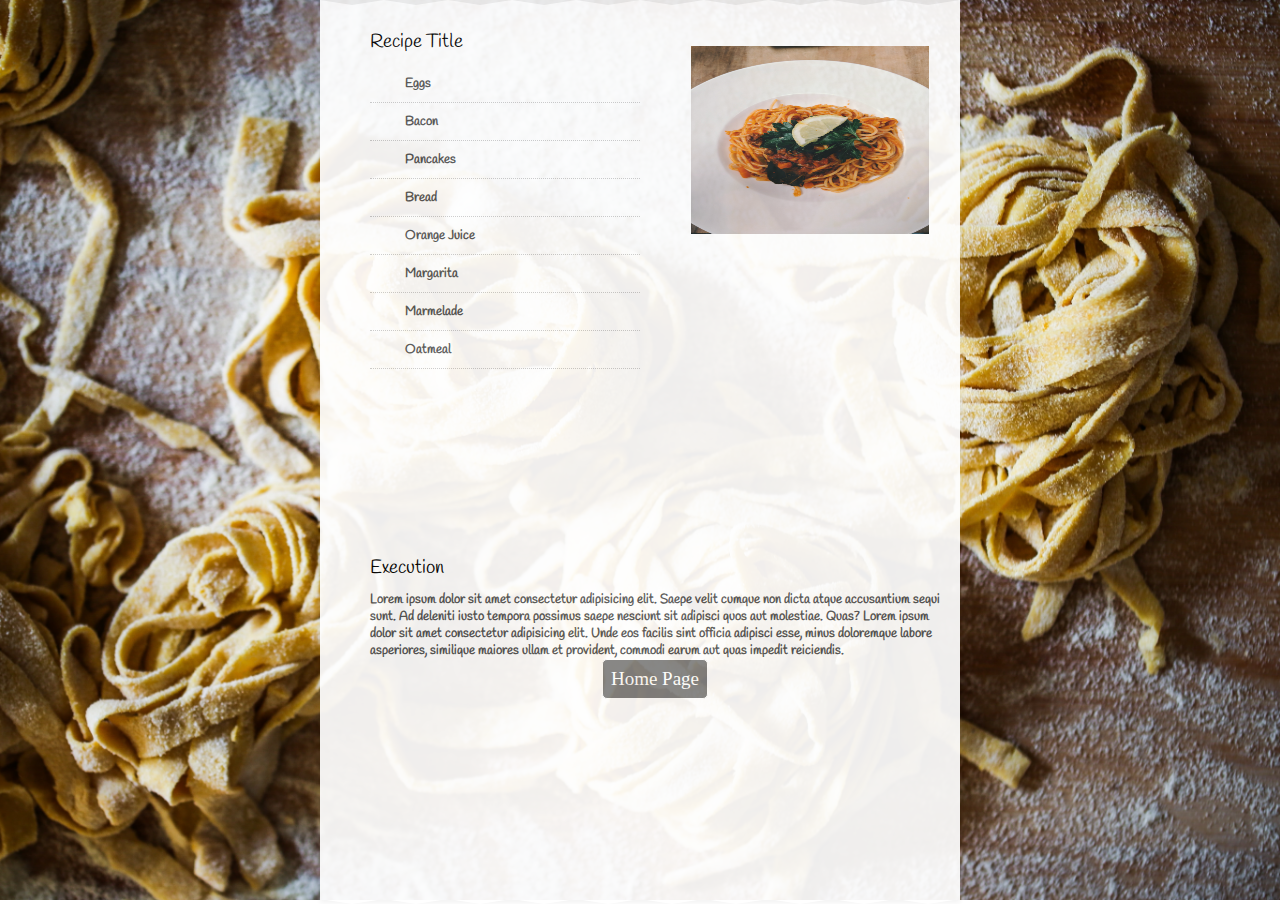
==== commit 8cede4b6: "fixed button" ====
--- a/pasta.html
+++ b/pasta.html
@@ -35,7 +35,7 @@
               <div class="recipe-row2">
                  <h3 class="recipe-title">Execution</h3>
                  <p class="recipe-list">Lorem ipsum dolor sit amet consectetur adipisicing elit. Saepe velit cumque non dicta atque accusantium sequi sunt. Ad deleniti iusto tempora possimus saepe nesciunt sit adipisci quos aut molestiae. Quas? Lorem ipsum dolor sit amet consectetur adipisicing elit. Unde eos facilis sint officia adipisci esse, minus doloremque labore asperiores, similique maiores ullam et provident, commodi earum aut quas impedit reiciendis.</p>
-                 <a class="button-pasta" href="index.html">Home Page</a>
+                 <div class="button-center"><a class="button-pasta" href="index.html">Home Page</a></div>
               </div>
             </div>
          </div>  
--- a/styles.css
+++ b/styles.css
@@ -666,6 +666,11 @@
    height: 100%;
 }
 
+.button-center{
+   display: flex;
+   justify-content: center;
+   align-items: center;
+}
 .button-pasta {
    color: #fff;
    font-size: 19px;
@@ -675,7 +680,7 @@
    border-radius: 5px;
    text-decoration: none;
    text-align: center;
-   display: inline-block;
+   max-width: 300px;
 }
 
 .button-pasta:hover {
